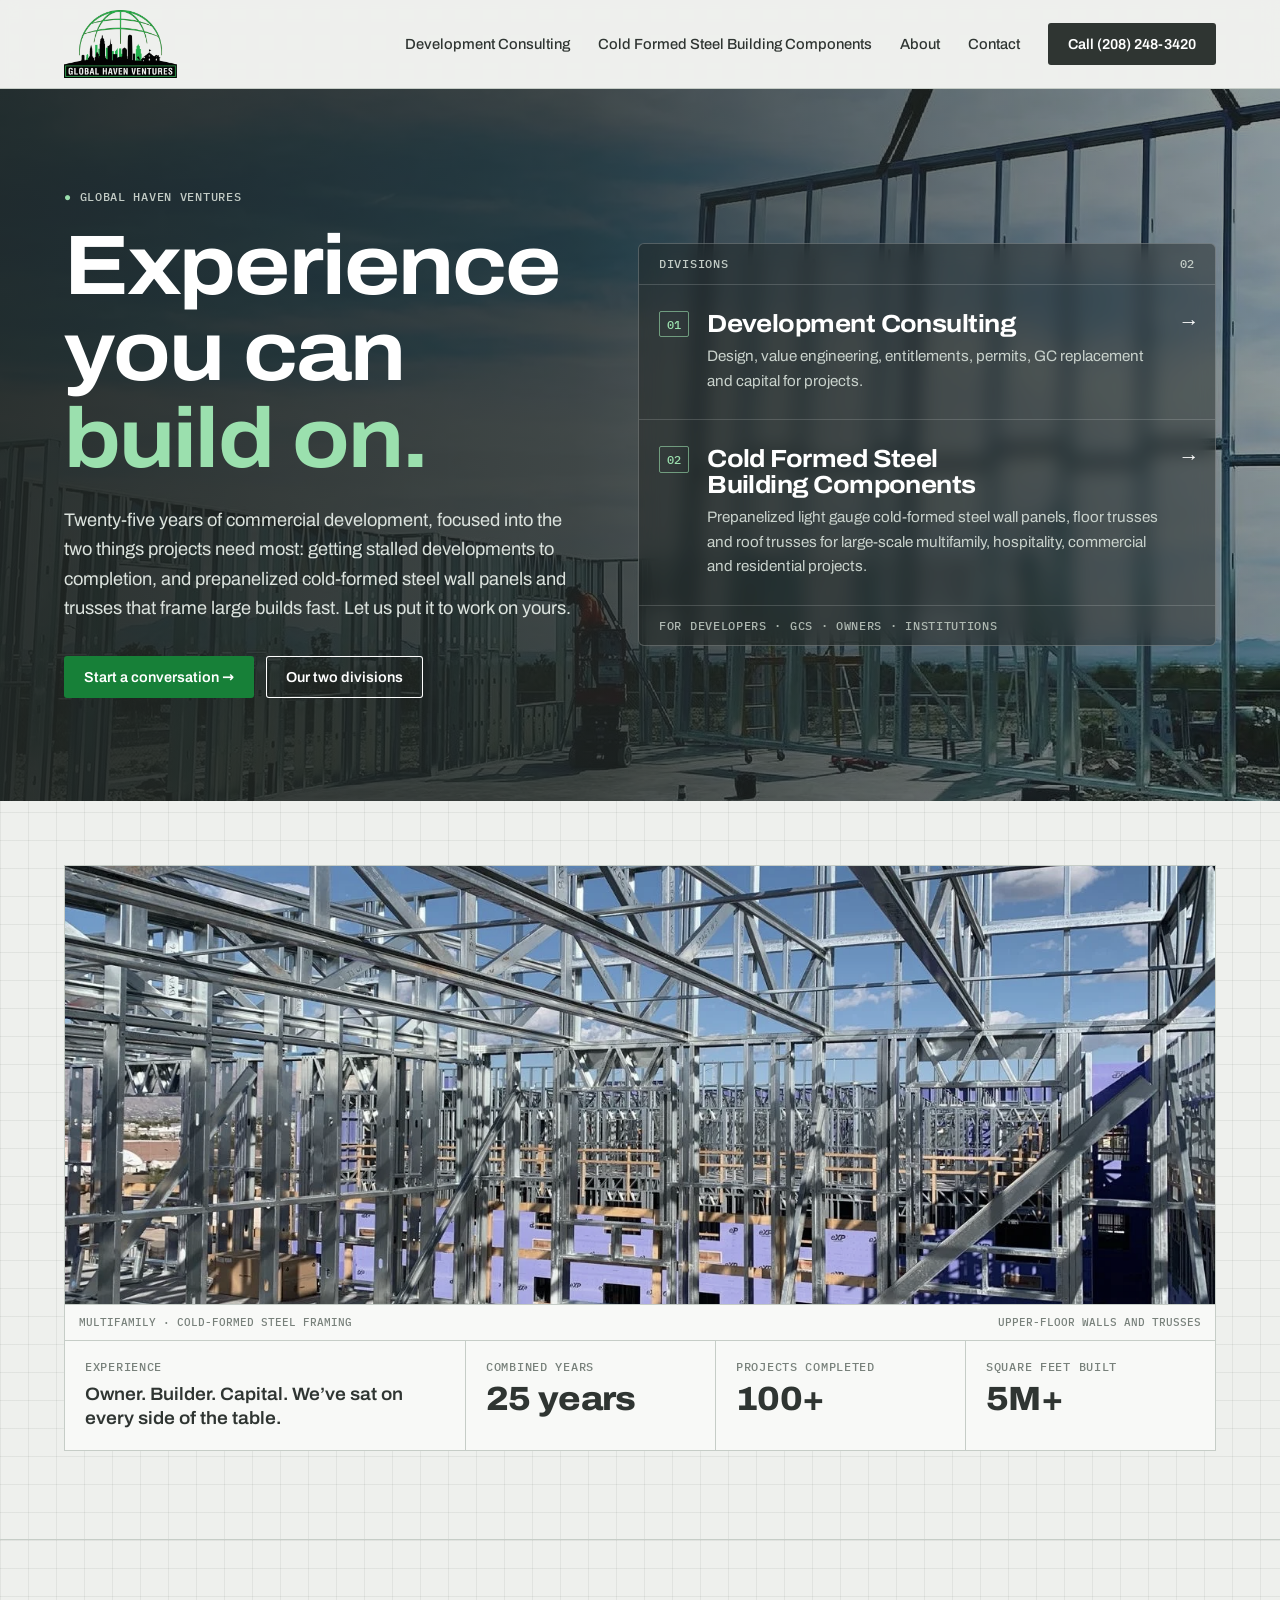
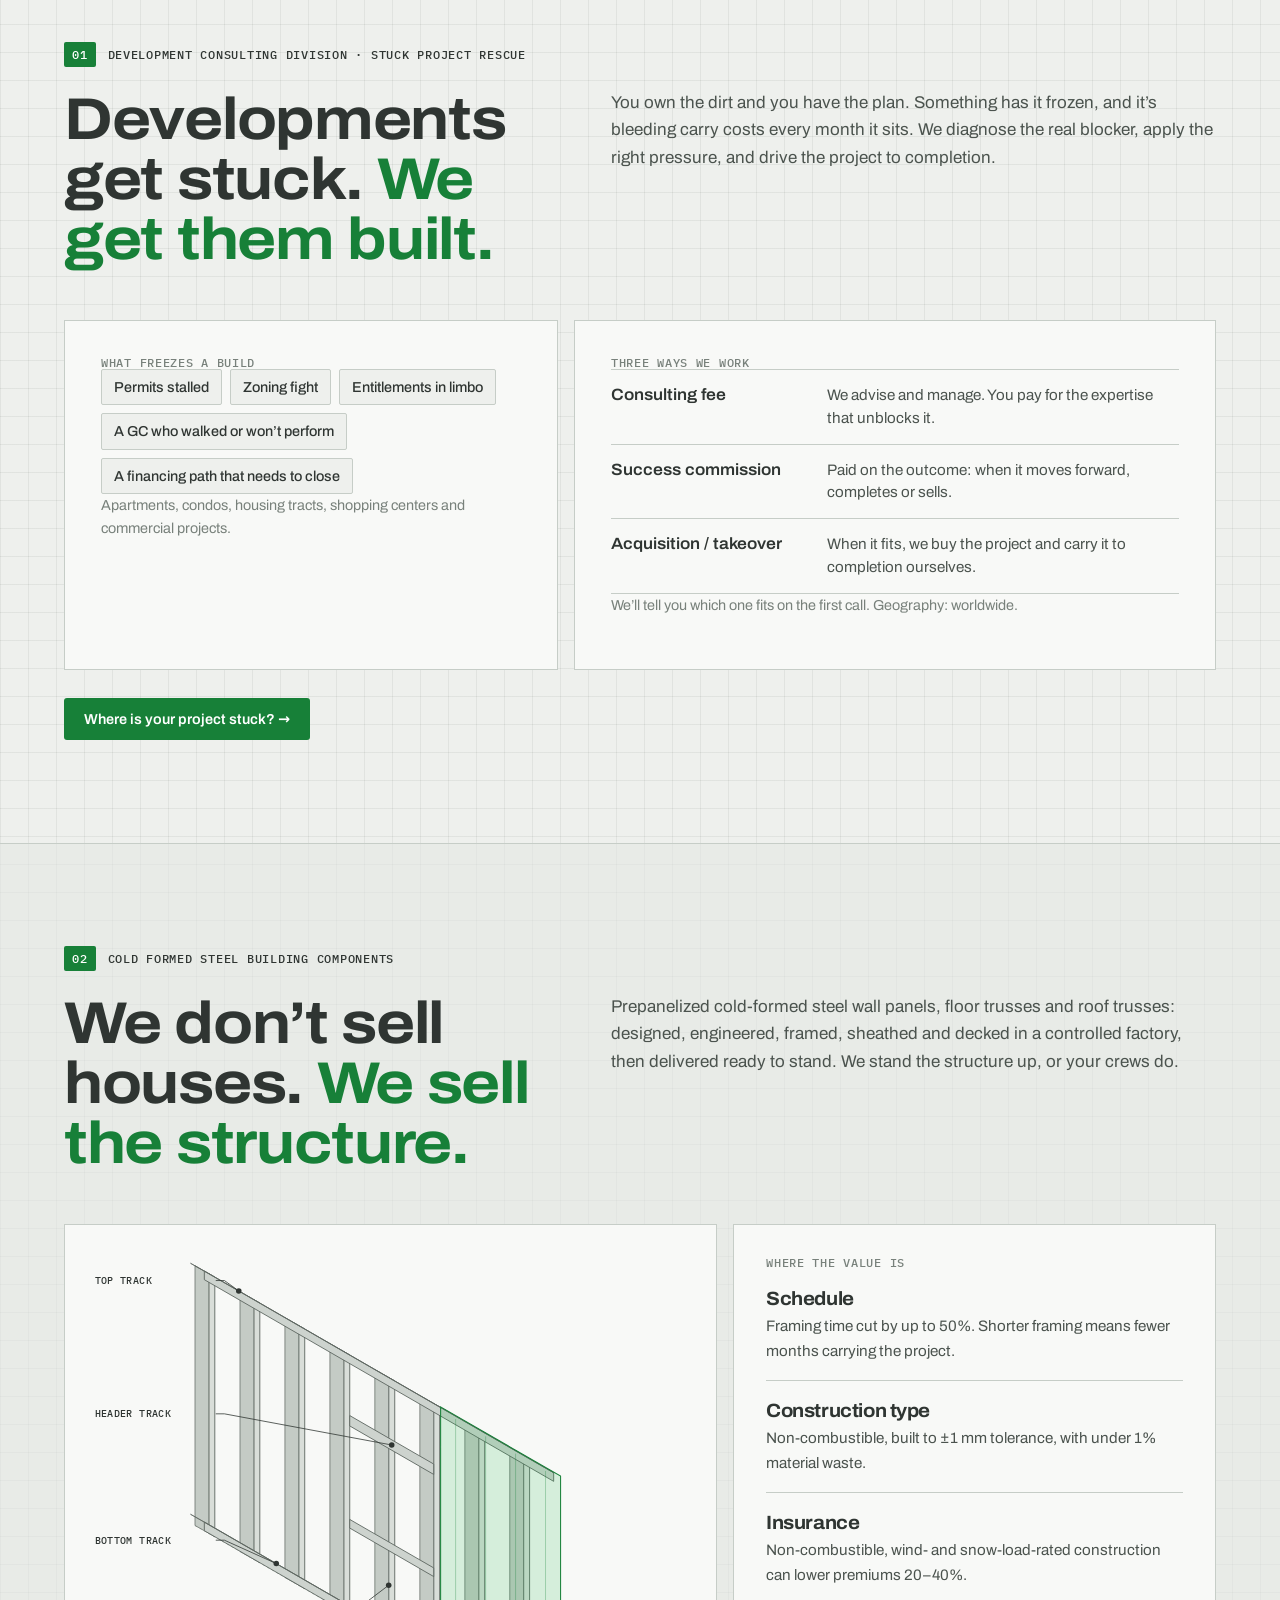
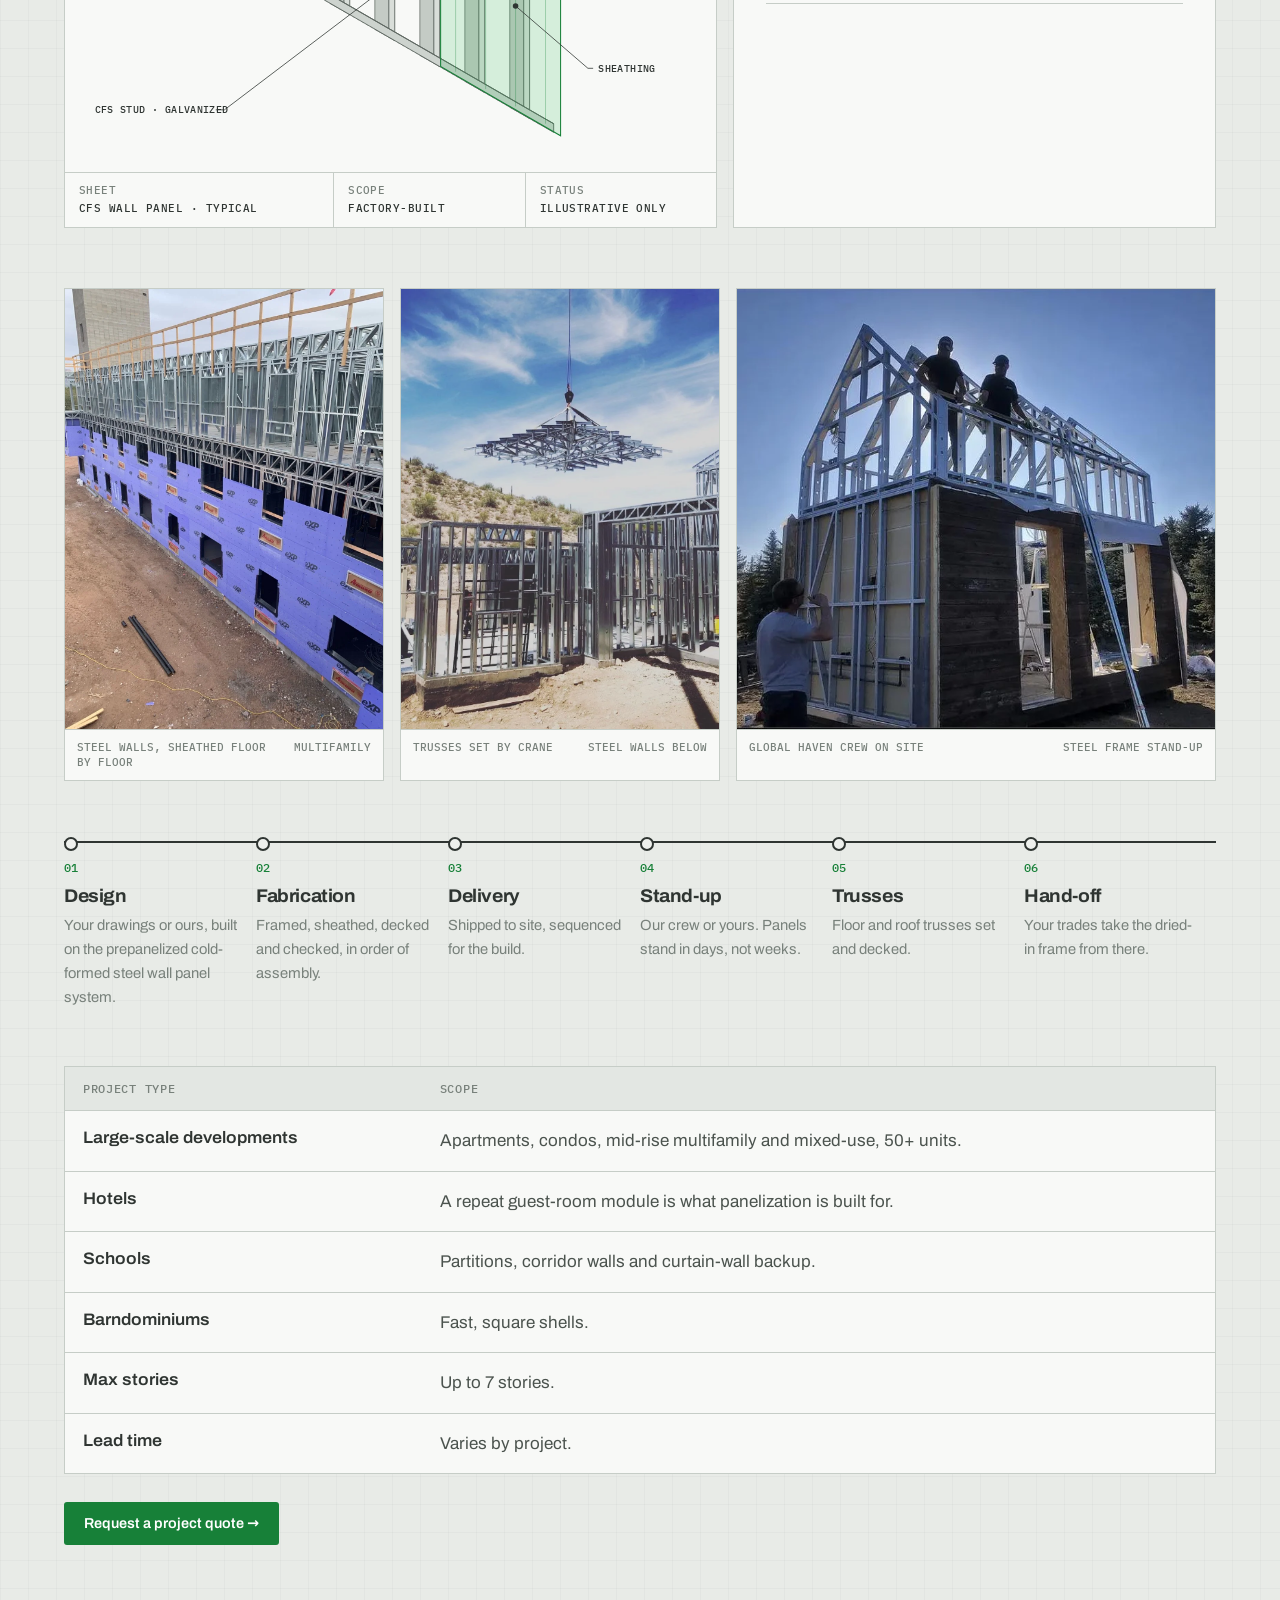
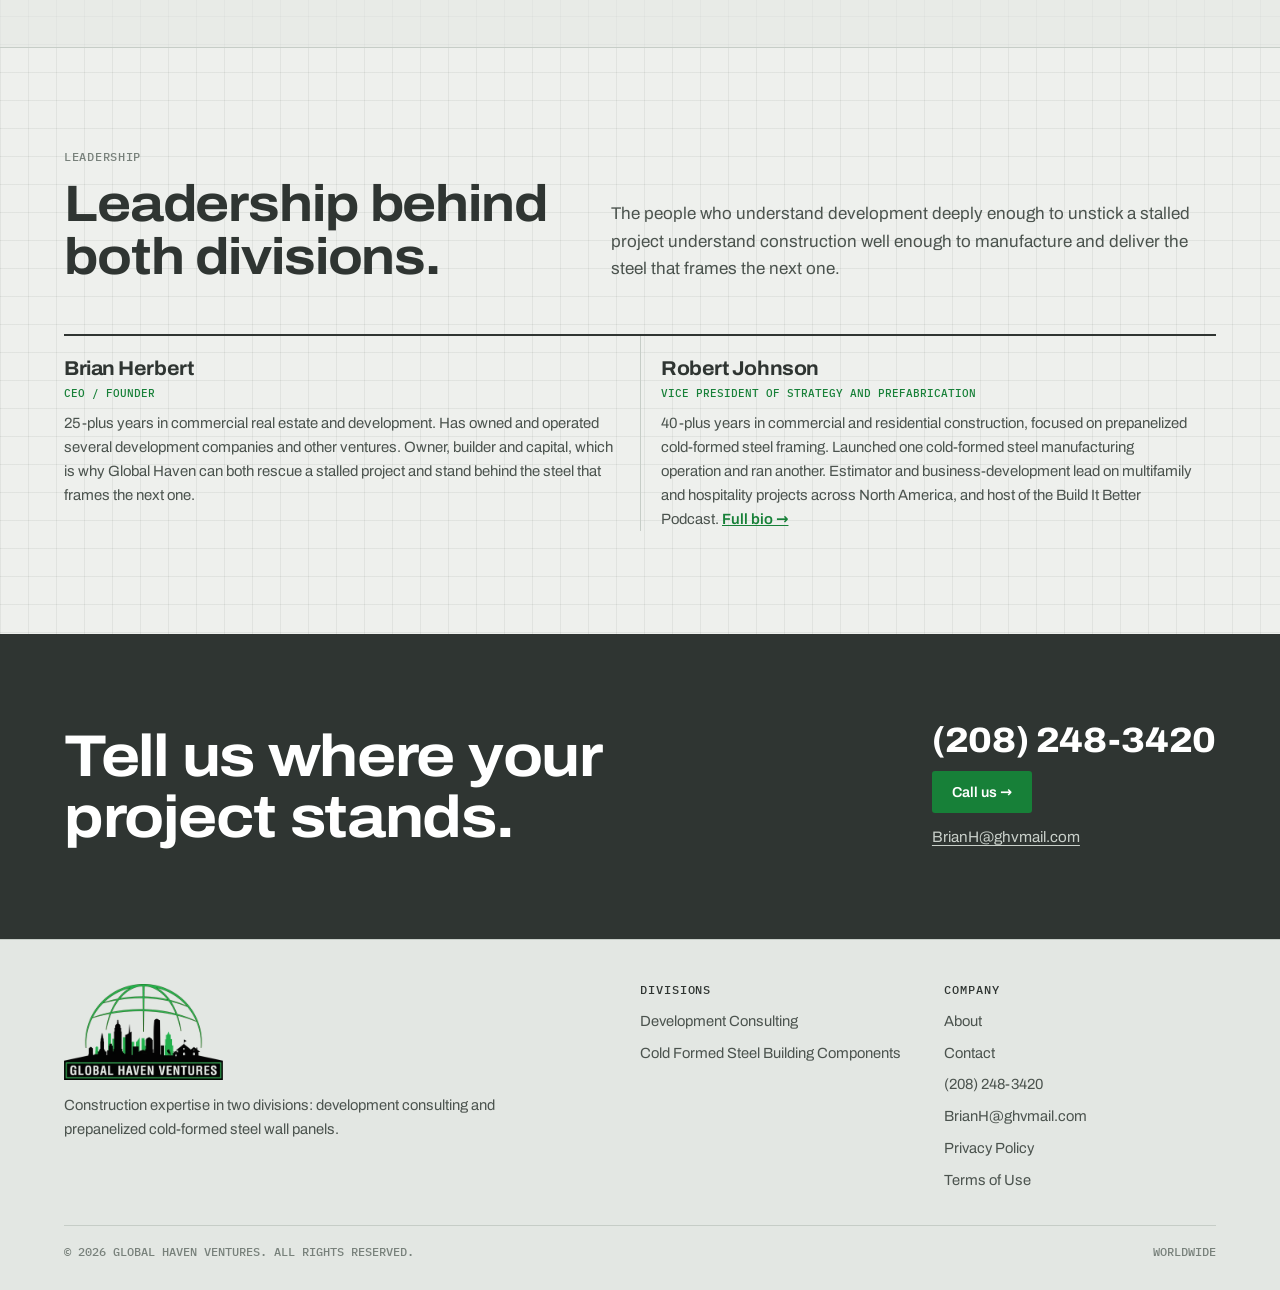
==== index.html @ 9d479d53 "Deploy globalhavenventures.com — 2026-10-20T17:52Z" ====
<!DOCTYPE html>
<html lang="en">
<head>
<meta charset="utf-8" />
<meta name="viewport" content="width=device-width, initial-scale=1" />
<title>Global Haven Ventures | Development Consulting & Prepanelized Cold-Formed Steel Wall Panels</title>
<meta name="description" content="Twenty-five years of commercial development: we get stalled developments to completion and supply prepanelized cold-formed steel wall panels that frame large builds fast." />
<link rel="canonical" href="https://globalhavenventures.com/" />
<meta property="og:type" content="website" />
<meta property="og:site_name" content="Global Haven Ventures" />
<meta property="og:title" content="Global Haven Ventures | Development Consulting &amp; Prepanelized Cold-Formed Steel Wall Panels" />
<meta property="og:description" content="Twenty-five years of commercial development: we get stalled developments to completion and supply prepanelized cold-formed steel wall panels that frame large builds fast." />
<meta property="og:url" content="https://globalhavenventures.com/" />
<meta property="og:image" content="https://globalhavenventures.com/assets/panel-crane-set.webp" />
<meta name="twitter:card" content="summary_large_image" />
<meta name="theme-color" content="#2F3532" />
<link rel="icon" type="image/png" sizes="32x32" href="/assets/favicon-32.png" />
<link rel="apple-touch-icon" href="/assets/apple-touch-icon.png" />
<link rel="stylesheet" href="/ghv.css" />
<link rel="preload" href="/assets/archivo-latin-wdth-normal.woff2" as="font" type="font/woff2" crossorigin />
<link rel="preload" href="/assets/panel-crane-set.webp" as="image" />
</head>
<body>
<header><div class="wrap">
  <a class="mark" href="/" aria-label="Global Haven Ventures home"><img src="/assets/ghv-logo.webp" alt="Global Haven Ventures" width="398" height="240"></a>
  <nav aria-label="Main"><a href="/consulting">Development Consulting</a><a href="/steel">Cold Formed Steel Building Components</a><a href="/about">About</a><a href="/contact">Contact</a><a class="btn" href="tel:+12082483420">Call (208) 248-3420</a>
    <details class="menu"><summary aria-label="Menu">Menu</summary><div class="menu-panel"><a href="/consulting">Development Consulting</a><a href="/steel">Cold Formed Steel Building Components</a><a href="/about">About</a><a href="/contact">Contact</a><a href="tel:+12082483420">Call (208) 248-3420</a></div></details>
  </nav>
</div></header>
<main>
<section class="hero photo-hero"><img class="hero-bg" src="/assets/panel-crane-set.webp" alt="Steel wall panel being set by crane while a worker frames on a lift" width="1280" height="1280"><div class="wrap">
  <div class="grid">
    <div>
      <div class="tag"><b>●</b> Global Haven Ventures</div>
      <h1>Experience you can <span>build on.</span></h1>
      <p>Twenty-five years of commercial development, focused into the two things projects need most: getting stalled developments to completion, and prepanelized cold-formed steel wall panels and trusses that frame large builds fast. Let us put it to work on yours.</p>
      <div class="ctas"><a class="btn green" href="/contact">Start a conversation →</a><a class="btn ghost light" href="#divisions">Our two divisions</a></div>
    </div>
    <div class="index" id="divisions">
      <div class="index-head"><span>Divisions</span><span>02</span></div>
      <a href="/consulting">
        <span class="no">01</span>
        <span><h3>Development Consulting</h3><p>Design, value engineering, entitlements, permits, GC replacement and capital for projects.</p></span>
        <span class="arr">→</span>
      </a>
      <a href="/steel">
        <span class="no">02</span>
        <span><h3>Cold Formed Steel Building Components</h3><p>Prepanelized light gauge cold-formed steel wall panels, floor trusses and roof trusses for large-scale multifamily, hospitality, commercial and residential projects.</p></span>
        <span class="arr">→</span>
      </a>
      <div class="index-foot">For developers · GCs · owners · institutions</div>
    </div>
  </div>
</div></section>

<section class="band"><div class="wrap">
  <figure class="wide"><img src="/assets/mf-steel-framing.webp" alt="Multifamily building framed in cold-formed steel, upper floor walls and trusses against blue sky" width="1478" height="1108"><figcaption><span>Multifamily · cold-formed steel framing</span><span>Upper-floor walls and trusses</span></figcaption></figure>
  <div class="cred">
    <div><span class="tag">Experience</span><p>Owner. Builder. Capital. We’ve sat on every side of the table.</p></div>
    <div><span class="tag">Combined years</span><span class="stat">25 years</span></div>
    <div><span class="tag">Projects completed</span><span class="stat">100+</span></div>
    <div><span class="tag">Square feet built</span><span class="stat">5M+</span></div>
  </div>
</div></section>

<section class="sec division" id="consulting"><div class="wrap">
  <div class="div-label"><span class="no">01</span><span>Development Consulting division · Stuck project rescue</span></div>
  <div class="head">
    <h2>Developments get stuck. <span>We get them built.</span></h2>
    <p>You own the dirt and you have the plan. Something has it frozen, and it’s bleeding carry costs every month it sits. We diagnose the real blocker, apply the right pressure, and drive the project to completion.</p>
  </div>
  <div class="cons-grid">
    <div class="panel">
      <div class="tag">What freezes a build</div>
      <ul class="blockers">
        <li>Permits stalled</li><li>Zoning fight</li><li>Entitlements in limbo</li><li>A GC who walked or won’t perform</li><li>A financing path that needs to close</li>
      </ul>
      <p class="small">Apartments, condos, housing tracts, shopping centers and commercial projects.</p>
    </div>
    <div class="panel">
      <div class="tag">Three ways we work</div>
      <ul class="terms">
        <li><b>Consulting fee</b><span>We advise and manage. You pay for the expertise that unblocks it.</span></li>
        <li><b>Success commission</b><span>Paid on the outcome: when it moves forward, completes or sells.</span></li>
        <li><b>Acquisition / takeover</b><span>When it fits, we buy the project and carry it to completion ourselves.</span></li>
      </ul>
      <p class="small">We’ll tell you which one fits on the first call. Geography: worldwide.</p>
    </div>
  </div>
  <a class="btn green" href="/contact">Where is your project stuck? →</a>
</div></section>

<section class="sec division steel" id="steel"><div class="wrap">
  <div class="div-label"><span class="no">02</span><span>Cold Formed Steel Building Components</span></div>
  <div class="head">
    <h2>We don’t sell houses. <span>We sell the structure.</span></h2>
    <p>Prepanelized cold-formed steel wall panels, floor trusses and roof trusses: designed, engineered, framed, sheathed and decked in a controlled factory, then delivered ready to stand. We stand the structure up, or your crews do.</p>
  </div>
  <div class="steel-grid">
    <div class="drawing">
      <svg class="axo" viewBox="0 0 720 600" role="img" aria-label="Illustrative isometric drawing of a prepanelized cold-formed steel wall panel: top and bottom track, galvanized studs, header track and sheathing">
<line class="back" x1="134.0" y1="31.0" x2="532.4" y2="261.0"/>
<line class="back" x1="134.0" y1="331.0" x2="532.4" y2="561.0"/>
<polygon class="stud" points="150.0,40.0 156.9,44.0 156.9,344.0 150.0,340.0"/>
<polygon class="stud-side" points="150.0,40.0 134.0,31.0 134.0,331.0 150.0,340.0"/>
<polygon class="stud" points="202.0,70.0 208.9,74.0 208.9,374.0 202.0,370.0"/>
<polygon class="stud-side" points="202.0,70.0 186.0,61.0 186.0,361.0 202.0,370.0"/>
<polygon class="stud" points="253.9,100.0 260.8,104.0 260.8,404.0 253.9,400.0"/>
<polygon class="stud-side" points="253.9,100.0 237.9,91.0 237.9,391.0 253.9,400.0"/>
<polygon class="stud" points="305.9,130.0 312.8,134.0 312.8,434.0 305.9,430.0"/>
<polygon class="stud-side" points="305.9,130.0 289.9,121.0 289.9,421.0 305.9,430.0"/>
<polygon class="stud" points="357.8,160.0 364.8,164.0 364.8,464.0 357.8,460.0"/>
<polygon class="stud-side" points="357.8,160.0 341.8,151.0 341.8,451.0 357.8,460.0"/>
<polygon class="stud" points="409.8,190.0 416.7,194.0 416.7,494.0 409.8,490.0"/>
<polygon class="stud-side" points="409.8,190.0 393.8,181.0 393.8,481.0 409.8,490.0"/>
<polygon class="stud" points="461.8,220.0 468.7,224.0 468.7,524.0 461.8,520.0"/>
<polygon class="stud-side" points="461.8,220.0 445.8,211.0 445.8,511.0 461.8,520.0"/>
<polygon class="stud" points="513.7,250.0 520.6,254.0 520.6,554.0 513.7,550.0"/>
<polygon class="stud-side" points="513.7,250.0 497.7,241.0 497.7,541.0 513.7,550.0"/>
<polygon class="track" points="144.8,37.0 548.4,270.0 548.4,280.0 144.8,47.0"/>
<polygon class="track-top" points="144.8,37.0 128.8,28.0 532.4,261.0 548.4,270.0"/>
<polygon class="track" points="144.8,327.0 548.4,560.0 548.4,570.0 144.8,337.0"/>
<polygon class="track-top" points="144.8,327.0 128.8,318.0 532.4,551.0 548.4,560.0"/>
<polygon class="track" points="312.8,204.0 409.8,260.0 409.8,272.0 312.8,216.0"/>
<polygon class="track" points="312.8,324.0 409.8,380.0 409.8,390.0 312.8,334.0"/>
<polygon class="sheath" points="417.8,194.0 556.4,274.0 556.4,574.0 417.8,494.0"/>
<line class="sheath-line" x1="435.1" y1="208.0" x2="435.1" y2="500.0"/>
<line class="sheath-line" x1="469.8" y1="228.0" x2="469.8" y2="520.0"/>
<line class="sheath-line" x1="504.4" y1="248.0" x2="504.4" y2="540.0"/>
<line class="sheath-line" x1="539.0" y1="268.0" x2="539.0" y2="560.0"/>
<polyline class="lead" points="184.6,60.0 168,48 158,48"/>
<circle class="dot" cx="184.6" cy="60.0" r="3.2"/>
<text class="lbl" x="18" y="52">TOP TRACK</text>
<polyline class="lead" points="361.3,238.0 168,202 158,202"/>
<circle class="dot" cx="361.3" cy="238.0" r="3.2"/>
<text class="lbl" x="18" y="206">HEADER TRACK</text>
<polyline class="lead" points="227.9,375.0 168,348 158,348"/>
<circle class="dot" cx="227.9" cy="375.0" r="3.2"/>
<text class="lbl" x="18" y="352">BOTTOM TRACK</text>
<polyline class="lead" points="357.8,400.0 168,544 158,544"/>
<circle class="dot" cx="357.8" cy="400.0" r="3.2"/>
<text class="lbl" x="18" y="548">CFS STUD · GALVANIZED</text>
<polyline class="lead" points="504.4,424.0 588,496 594,496"/>
<circle class="dot" cx="504.4" cy="424.0" r="3.2"/>
<text class="lbl" x="600" y="500">SHEATHING</text>
</svg>
      <div class="titleblock">
        <div>Sheet<b>CFS wall panel · typical</b></div>
        <div>Scope<b>Factory-built</b></div>
        <div>Status<b>Illustrative only</b></div>
      </div>
    </div>
    <div class="payoff">
      <div class="tag">Where the value is</div>
      <div class="pay"><h3>Schedule</h3><p>Framing time cut by up to 50%. Shorter framing means fewer months carrying the project.</p></div>
      <div class="pay"><h3>Construction type</h3><p>Non-combustible, built to ±1 mm tolerance, with under 1% material waste.</p></div>
      <div class="pay"><h3>Insurance</h3><p>Non-combustible, wind- and snow-load-rated construction can lower premiums 20–40%.</p></div>
    </div>
  </div>

  <div class="photos">
    <figure><img src="/assets/mf-sheathing.webp" alt="Three-storey steel-framed building with exterior sheathing going on floor by floor" width="1108" height="1478" loading="lazy"><figcaption><span>Steel walls, sheathed floor by floor</span><span>Multifamily</span></figcaption></figure>
    <figure><img src="/assets/truss-lift.webp" alt="Steel roof trusses lifted by crane over steel-framed walls" width="1280" height="1280" loading="lazy"><figcaption><span>Trusses set by crane</span><span>Steel walls below</span></figcaption></figure>
    <figure><img src="/assets/g1-crew.webp" alt="Global Haven crew standing up a steel frame on site" width="860" height="642" loading="lazy"><figcaption><span>Global Haven crew on site</span><span>Steel frame stand-up</span></figcaption></figure>
  </div>

  <ol class="process">
    <li><h3>Design</h3><p>Your drawings or ours, built on the prepanelized cold-formed steel wall panel system.</p></li>
    <li><h3>Fabrication</h3><p>Framed, sheathed, decked and checked, in order of assembly.</p></li>
    <li><h3>Delivery</h3><p>Shipped to site, sequenced for the build.</p></li>
    <li><h3>Stand-up</h3><p>Our crew or yours. Panels stand in days, not weeks.</p></li>
    <li><h3>Trusses</h3><p>Floor and roof trusses set and decked.</p></li>
    <li><h3>Hand-off</h3><p>Your trades take the dried-in frame from there.</p></li>
  </ol>

  <div class="table-wrap"><table>
    <thead><tr><th>Project type</th><th>Scope</th></tr></thead>
    <tbody>
      <tr><td>Large-scale developments</td><td>Apartments, condos, mid-rise multifamily and mixed-use, 50+ units.</td></tr>
      <tr><td>Hotels</td><td>A repeat guest-room module is what panelization is built for.</td></tr>
      <tr><td>Schools</td><td>Partitions, corridor walls and curtain-wall backup.</td></tr>
      <tr><td>Barndominiums</td><td>Fast, square shells.</td></tr>
      <tr><td>Max stories</td><td>Up to 7 stories.</td></tr>
      <tr><td>Lead time</td><td>Varies by project.</td></tr>
    </tbody>
  </table></div>
  <a class="btn green" href="/contact">Request a project quote →</a>
</div></section>

<section class="sec" id="team"><div class="wrap">
  <div class="head">
    <div><div class="tag">Leadership</div><h2 style="margin-top:16px">Leadership behind both divisions.</h2></div>
    <p>The people who understand development deeply enough to unstick a stalled project understand construction well enough to manufacture and deliver the steel that frames the next one.</p>
  </div>
  <div class="people duo">
    <div><h3>Brian Herbert</h3><span class="role">CEO / Founder</span><p>25-plus years in commercial real estate and development. Has owned and operated several development companies and other ventures. Owner, builder and capital, which is why Global Haven can both rescue a stalled project and stand behind the steel that frames the next one.</p></div>
    <div><h3>Robert Johnson</h3><span class="role">Vice President of Strategy and Prefabrication</span><p>40-plus years in commercial and residential construction, focused on prepanelized cold-formed steel framing. Launched one cold-formed steel manufacturing operation and ran another. Estimator and business-development lead on multifamily and hospitality projects across North America, and host of the Build It Better Podcast. <a class="more" href="/robert-johnson">Full bio →</a></p></div>
  </div>
</div></section>

<section class="close" id="call"><div class="wrap">
  <h2>Tell us where your project stands.</h2>
  <div class="side"><a class="phone" href="tel:+12082483420">(208) 248-3420</a><a class="btn green" href="tel:+12082483420">Call us →</a><a class="close-email" href="mailto:BrianH@ghvmail.com">BrianH@ghvmail.com</a></div>
</div></section>
</main>
<footer><div class="wrap">
  <div class="grid">
    <div><img class="foot-logo" src="/assets/ghv-logo.webp" alt="Global Haven Ventures" width="398" height="240" loading="lazy"><p style="margin:14px 0 0;max-width:30em">Construction expertise in two divisions: development consulting and prepanelized cold-formed steel wall panels.</p></div>
    <div><h4>Divisions</h4><a href="/consulting">Development Consulting</a><a href="/steel">Cold Formed Steel Building Components</a></div>
    <div><h4>Company</h4><a href="/about">About</a><a href="/contact">Contact</a><a href="tel:+12082483420">(208) 248-3420</a><a href="mailto:BrianH@ghvmail.com">BrianH@ghvmail.com</a><a href="/privacy-policy.html">Privacy Policy</a><a href="/terms.html">Terms of Use</a></div>
  </div>
  <div class="legal"><span>© 2026 Global Haven Ventures. All rights reserved.</span><span>Worldwide</span></div>
</div></footer>
</body>
</html>
---- ghv.css ----
/* Global Haven Ventures — fix13.com staging. Self-hosted fonts (no third-party requests). */
@font-face{font-family:"Archivo";font-style:normal;font-weight:100 900;font-stretch:62% 125%;font-display:swap;src:url(/assets/archivo-latin-wdth-normal.woff2) format("woff2-variations"),url(/assets/archivo-latin-wdth-normal.woff2) format("woff2")}
@font-face{font-family:"IBM Plex Mono";font-weight:400;font-display:swap;src:url(/assets/ibm-plex-mono-latin-400-normal.woff2) format("woff2")}
@font-face{font-family:"IBM Plex Mono";font-weight:500;font-display:swap;src:url(/assets/ibm-plex-mono-latin-500-normal.woff2) format("woff2")}
:root{
  --sheet:#EEF0ED; --sheet-2:#E3E7E3; --card:#F8F9F7; --grid:rgba(53,59,55,.07);
  --line:#C6CDC7; --ink:#2F3532; --text:#4B534E; --soft:#78817B;
  --green:#23B14D; --green-ink:#178038; --green-wash:#DDEFE2;
  --tbd:#8A5A0B; --tbd-bg:#FFF6E3; --tbd-line:#D9A441;
  --display:"Archivo",system-ui,-apple-system,"Segoe UI",sans-serif;
  --mono:"IBM Plex Mono",ui-monospace,"SFMono-Regular",Menlo,monospace;
  color-scheme:light;
}
*{box-sizing:border-box}
body{margin:0;background:var(--sheet);color:var(--text);font:400 17px/1.62 var(--display);font-stretch:100%;-webkit-font-smoothing:antialiased;
  background-image:linear-gradient(var(--grid) 1px,transparent 1px),linear-gradient(90deg,var(--grid) 1px,transparent 1px);background-size:28px 28px}
img{max-width:100%;height:auto;display:block}
a{color:inherit}
.wrap{max-width:1240px;margin:0 auto;padding-inline:clamp(16px,4vw,44px)}
h1,h2,h3{font-family:var(--display);font-stretch:112%;color:var(--ink);font-weight:700;margin:0;letter-spacing:-.022em;line-height:1.02;text-wrap:balance}
.tag{font:500 .74rem/1 var(--mono);letter-spacing:.06em;text-transform:uppercase;color:var(--soft)}
.tag b{color:var(--green-ink);font-weight:500}

header{position:sticky;top:env(safe-area-inset-top,0px);z-index:10;background:rgba(238,240,237,.94);backdrop-filter:blur(8px);border-bottom:1px solid var(--line)}
header .wrap{display:flex;align-items:center;justify-content:space-between;height:72px;gap:20px}
.mark{display:flex;align-items:center;gap:12px;text-decoration:none}
.mark svg{width:32px;height:32px}
.mark b{font:700 1.08rem/1 var(--display);font-stretch:118%;color:var(--ink);letter-spacing:-.01em}
.mark b small{display:block;font:500 .62rem/1 var(--mono);letter-spacing:.2em;color:var(--green-ink);margin-top:5px;text-transform:uppercase}
nav{display:flex;align-items:center;gap:28px}
nav a{font:500 .92rem/1 var(--display);color:var(--ink);text-decoration:none}
nav a:hover{color:var(--green-ink)}
.btn{display:inline-flex;align-items:center;gap:10px;font:600 .9rem/1 var(--display);text-decoration:none;padding:14px 20px;border-radius:3px;background:var(--ink);color:#fff;transition:background .15s}
.btn:hover{background:var(--green-ink)}
.btn.green{background:var(--green-ink)}
.btn.green:hover{background:#106B2D}

/* hero */
.hero{padding-block:clamp(48px,6vw,80px) clamp(40px,5vw,64px)}
.hero .grid{display:grid;grid-template-columns:.95fr 1.05fr;gap:clamp(24px,4vw,56px);align-items:center}
.hero h1{font-size:clamp(2.7rem,5.8vw,5rem);margin:20px 0 0}
.hero h1 span{color:var(--green-ink)}
.hero p{font-size:1.14rem;max-width:32em;margin:24px 0 32px}
.hero .ctas{display:flex;gap:12px;flex-wrap:wrap}
.drawing{background:var(--card);border:1px solid var(--line);position:relative}
.axo{width:100%;height:auto;display:block;padding:14px}
.axo .back{stroke:#AEB6AF;stroke-width:1;stroke-dasharray:3 3}
.axo .stud{fill:#D9DED9;stroke:#59625C;stroke-width:1}
.axo .stud-side{fill:#C4CBC5;stroke:#59625C;stroke-width:.8}
.axo .track{fill:#CDD3CE;stroke:#59625C;stroke-width:1}
.axo .track-top{fill:#E6EAE6;stroke:#59625C;stroke-width:.8}
.axo .insul{fill:#F3E7C8;stroke:none}
.axo .hatch{stroke:#D4BE85;stroke-width:1}
.axo .conduit{stroke:#23B14D;stroke-width:3;stroke-linecap:round}
.axo .pipe{stroke:#3F7FB3;stroke-width:3;stroke-linecap:round}
.axo .sheath{fill:rgba(35,177,77,.16);stroke:#178038;stroke-width:1.2}
.axo .sheath-line{stroke:rgba(23,128,56,.35);stroke-width:1}
.axo .lead{fill:none;stroke:#2F3532;stroke-width:.9}
.axo .dot{fill:#2F3532}
.axo .lbl{font:500 11px var(--mono);fill:#2F3532;letter-spacing:.04em}
.titleblock{display:grid;grid-template-columns:1.4fr 1fr 1fr;border-top:1px solid var(--line)}
.titleblock div{padding:10px 14px;font:500 .7rem/1.35 var(--mono);color:var(--soft);text-transform:uppercase;letter-spacing:.04em}
.titleblock div+div{border-left:1px solid var(--line)}
.titleblock b{display:block;color:var(--ink);font-weight:500;margin-top:3px}

/* fork */
.fork{display:grid;grid-template-columns:1fr 1fr;gap:16px;margin-top:clamp(40px,5vw,64px)}
.fork a{display:grid;grid-template-columns:auto 1fr auto;gap:18px;align-items:start;background:var(--card);border:1px solid var(--line);padding:24px 24px;text-decoration:none;transition:border-color .15s,transform .15s}
.fork a:hover{border-color:var(--green);transform:translateY(-2px)}
.fork .no{font:500 .78rem/1 var(--mono);color:var(--green-ink);border:1px solid var(--green);padding:6px 7px;border-radius:2px}
.fork h3{font-size:1.5rem;font-stretch:108%}
.fork p{margin:8px 0 0;font-size:.96rem;color:var(--soft)}
.fork .arr{font:500 1.3rem/1 var(--mono);color:var(--ink)}

/* section heads */
.sec{padding-block:clamp(64px,8vw,104px);border-top:1px solid var(--line)}
.sec .head{display:grid;grid-template-columns:.9fr 1.1fr;gap:clamp(24px,4vw,64px);align-items:end;margin-bottom:clamp(32px,4vw,52px)}
.sec h2{font-size:clamp(2.1rem,4vw,3.3rem);margin-top:16px}
.sec .head p{margin:0;max-width:36em}

/* process */
.process{display:grid;grid-template-columns:repeat(6,1fr);border-top:2px solid var(--ink);counter-reset:s}
.process li{list-style:none;padding:18px 16px 0 0;position:relative}
.process li:before{counter-increment:s;content:"0" counter(s);display:block;font:500 .78rem/1 var(--mono);color:var(--green-ink);margin-bottom:14px}
.process li:after{content:"";position:absolute;top:-6px;left:0;width:10px;height:10px;background:var(--sheet);border:2px solid var(--ink);border-radius:50%}
.process h3{font-size:1.15rem;font-stretch:105%;margin-bottom:8px}
.process p{font-size:.92rem;margin:0;color:var(--soft)}
ol.process{padding:0;margin:0}

/* spec table */
.table-wrap{overflow-x:auto;background:var(--card);border:1px solid var(--line)}
table{width:100%;border-collapse:collapse;min-width:640px}
th,td{text-align:left;padding:16px 18px;border-bottom:1px solid var(--line);vertical-align:top}
th{font:500 .72rem/1 var(--mono);letter-spacing:.06em;text-transform:uppercase;color:var(--soft);background:var(--sheet-2)}
td:first-child{font:600 1.04rem/1.3 var(--display);color:var(--ink);font-stretch:106%;white-space:nowrap}
tr:last-child td{border-bottom:0}
.fit{display:inline-block;font:500 .72rem/1 var(--mono);text-transform:uppercase;letter-spacing:.04em;padding:6px 8px;border-radius:2px;background:var(--green-wash);color:var(--green-ink);white-space:nowrap}
.fit.gray{background:var(--sheet-2);color:var(--soft)}

/* split */
.split{display:grid;grid-template-columns:1fr 1fr;gap:16px;align-items:start}
.panel{background:var(--card);border:1px solid var(--line);padding:clamp(24px,3vw,36px)}
.panel h3{font-size:1.6rem;margin:14px 0 12px}
.panel p{margin:0 0 16px}
.panel ul{list-style:none;padding:0;margin:0;border-top:1px solid var(--line)}
.panel li{display:flex;justify-content:space-between;gap:16px;padding:11px 0;border-bottom:1px solid var(--line);font-size:.95rem;color:var(--ink)}
.panel li span{font:500 .78rem/1.5 var(--mono);color:var(--soft);text-align:right}
.photo{margin:0;border:1px solid var(--line);background:var(--card)}
.photo img{width:100%;aspect-ratio:16/10;object-fit:cover;filter:saturate(.7)}
.photo figcaption{font:500 .7rem/1.4 var(--mono);color:var(--soft);text-transform:uppercase;padding:10px 14px;border-top:1px solid var(--line)}

.close{background:var(--ink);color:#C9D0CA;padding-block:clamp(56px,7vw,96px)}
.close .wrap{display:flex;justify-content:space-between;align-items:center;gap:28px;flex-wrap:wrap}
.close h2{color:#fff;font-size:clamp(2.2rem,4.6vw,3.8rem);max-width:12em}
.close .side{display:grid;gap:12px;justify-items:start}
footer{background:var(--sheet-2);padding-block:44px 30px;font-size:.92rem;border-top:1px solid var(--line)}
footer .grid{display:grid;grid-template-columns:2fr 1fr 1fr;gap:32px;padding-bottom:24px;border-bottom:1px solid var(--line)}
footer h4{font:500 .72rem/1 var(--mono);letter-spacing:.08em;text-transform:uppercase;color:var(--ink);margin:0 0 14px}
footer a{display:block;text-decoration:none;margin-bottom:8px}
footer a:hover{color:var(--green-ink)}
footer .legal{display:flex;justify-content:space-between;gap:16px;flex-wrap:wrap;padding-top:18px;font:500 .74rem/1.4 var(--mono);color:var(--soft);text-transform:uppercase}
a:focus-visible{outline:2px solid var(--green);outline-offset:3px}

@media (max-width:960px){
  nav a:not(.btn){display:none}
  .hero .grid,.sec .head,.split{grid-template-columns:1fr}
  .process{grid-template-columns:1fr 1fr 1fr;row-gap:28px}
  footer .grid{grid-template-columns:1fr 1fr}
}
@media (max-width:600px){
  .fork{grid-template-columns:1fr}
  .process{grid-template-columns:1fr 1fr}
  .titleblock{grid-template-columns:1fr}
  .titleblock div+div{border-left:0;border-top:1px solid var(--line)}
  footer .grid{grid-template-columns:1fr}
  nav .btn{padding:11px 14px;font-size:.82rem}
}
@media (prefers-reduced-motion:reduce){*{transition:none!important}}
/* v2 additions: brand-level hero with a division index; each division owns its own pitch. */
.btn.ghost{background:transparent;color:var(--ink);box-shadow:inset 0 0 0 1px var(--ink)}
.btn.ghost:hover{background:var(--ink);color:#fff}
.hero h1{max-width:13.5em}
.index{background:var(--card);border:1px solid var(--line)}
.index-head,.index-foot{display:flex;justify-content:space-between;font:500 .72rem/1 var(--mono);text-transform:uppercase;letter-spacing:.06em;color:var(--soft);padding:14px 20px;background:var(--sheet-2)}
.index-head{border-bottom:1px solid var(--line)}
.index-foot{border-top:1px solid var(--line);background:transparent}
.index a{display:grid;grid-template-columns:auto 1fr auto;gap:18px;align-items:start;padding:26px 20px;text-decoration:none;transition:background .15s}
.index a+a{border-top:1px solid var(--line)}
.index a:hover{background:var(--green-wash)}
.index .no{font:500 .78rem/1 var(--mono);color:var(--green-ink);border:1px solid var(--green);padding:6px 7px;border-radius:2px}
.index h3{font-size:1.55rem;font-stretch:110%}
.index p{margin:8px 0 0;font-size:.95rem;color:var(--soft)}
.index .arr{font:500 1.3rem/1 var(--mono);color:var(--ink)}
.band{padding-block:0 clamp(56px,7vw,88px)}
.wide{margin:0;border:1px solid var(--line);background:var(--card)}
.wide img{width:100%;aspect-ratio:21/8;object-fit:cover;object-position:50% 55%;filter:saturate(.7)}
.wide figcaption{display:flex;justify-content:space-between;gap:12px;font:500 .7rem/1.4 var(--mono);color:var(--soft);text-transform:uppercase;padding:10px 14px;border-top:1px solid var(--line)}
.cred{display:grid;grid-template-columns:1.6fr 1fr 1fr 1fr;border:1px solid var(--line);border-top:0;background:var(--card)}
.cred div{padding:20px;display:grid;gap:10px;align-content:start;justify-items:start}
.cred div+div{border-left:1px solid var(--line)}
.close .phone{font:800 clamp(1.6rem,3vw,2.2rem)/1 var(--display);font-stretch:108%;color:#fff;text-decoration:none;letter-spacing:-.01em}
.cred .stat{font:800 2.1rem/1 var(--display);font-stretch:108%;color:var(--ink);letter-spacing:-.02em}
.cred p{margin:0;font:600 1.12rem/1.3 var(--display);font-stretch:106%;color:var(--ink)}
.division .div-label{display:flex;align-items:center;gap:12px;font:500 .78rem/1 var(--mono);text-transform:uppercase;letter-spacing:.06em;color:var(--ink);margin-bottom:22px}
.division .div-label .no{color:#fff;background:var(--green-ink);padding:6px 8px;border-radius:2px}
.division .head{align-items:start}
.division h2{margin-top:0;font-size:clamp(2.3rem,4.6vw,3.8rem)}
.division h2 span,.sec h2 span{color:var(--green-ink)}
.cons-grid{display:grid;grid-template-columns:1fr 1.3fr;gap:16px;margin-bottom:28px}
.blockers{list-style:none;padding:0;margin:16px 0;display:flex;flex-wrap:wrap;gap:8px}
.blockers li{font:500 .9rem/1 var(--display);color:var(--ink);background:var(--sheet);border:1px solid var(--line);padding:10px 12px;border-radius:2px}
.terms{list-style:none;padding:0;margin:14px 0 16px;border-top:1px solid var(--line)}
.terms li{display:grid;grid-template-columns:200px 1fr;gap:16px;padding:14px 0;border-bottom:1px solid var(--line)}
.terms b{font:600 1.02rem/1.35 var(--display);color:var(--ink);font-stretch:106%}
.terms span{font-size:.95rem}
.small{font-size:.9rem;color:var(--soft);margin:0}
.division.steel{background:rgba(227,231,227,.55)}
.steel-grid{display:grid;grid-template-columns:1.15fr .85fr;gap:16px;margin-bottom:clamp(40px,5vw,60px);align-items:stretch}
.payoff{background:var(--card);border:1px solid var(--line);padding:clamp(22px,3vw,32px);display:flex;flex-direction:column;gap:4px}
.pay{padding:16px 0;border-bottom:1px solid var(--line)}
.pay h3{font-size:1.2rem;font-stretch:106%;margin-bottom:6px}
.pay p{margin:0;font-size:.95rem}
.payoff .small{margin-top:14px}
.division .process{margin-bottom:clamp(40px,5vw,56px)}
.division .table-wrap{margin-bottom:28px}
.people{display:grid;grid-template-columns:repeat(4,1fr);border-top:2px solid var(--ink)}
.people div{padding:22px 20px 0 0}
.people div+div{padding-left:20px;border-left:1px solid var(--line)}
.people h3{font-size:1.25rem;font-stretch:106%}
.people .role{display:block;font:500 .7rem/1.3 var(--mono);text-transform:uppercase;color:var(--green-ink);margin:8px 0 10px}
.people p{margin:0;font-size:.93rem}
@media (max-width:960px){
  .cred{grid-template-columns:1fr 1fr}
  .cred div:nth-child(3){border-left:0}
  .cred div:nth-child(n+3){border-top:1px solid var(--line)}
  .cons-grid,.steel-grid{grid-template-columns:1fr}
  .people{grid-template-columns:1fr 1fr}
  .people div,.people div+div{padding:20px 16px 20px 0;border-left:0;border-bottom:1px solid var(--line)}
  .wide img{aspect-ratio:16/9}
}
@media (max-width:600px){
  .cred{grid-template-columns:1fr}
  .cred div+div{border-left:0;border-top:1px solid var(--line)}
  .terms li{grid-template-columns:1fr;gap:4px}
  .people{grid-template-columns:1fr}
}

.photos{display:grid;grid-template-columns:1fr 1fr 1.5fr;gap:16px;margin-bottom:clamp(40px,5vw,60px)}
.photos figure{margin:0;border:1px solid var(--line);background:var(--card);display:flex;flex-direction:column}
.photos img{width:100%;height:440px;object-fit:cover}
.photos figcaption{display:flex;justify-content:space-between;gap:10px;font:500 .68rem/1.4 var(--mono);color:var(--soft);text-transform:uppercase;padding:10px 12px;border-top:1px solid var(--line)}
.wide img{object-position:50% 45%}
@media (max-width:960px){.photos{grid-template-columns:1fr 1fr}.photos figure:last-child{grid-column:1/-1}.photos img{height:360px}}
@media (max-width:600px){.photos{grid-template-columns:1fr}.photos img{height:300px}}
.panel .blockers li{display:inline-block;padding:10px 12px;border:1px solid var(--line);border-radius:2px;background:var(--sheet)}
.panel .blockers{border-top:0}
.panel .terms li{display:grid;grid-template-columns:200px 1fr;gap:16px;justify-content:initial}
.panel .terms li span{font:400 .95rem/1.5 var(--display);color:var(--text);text-align:left}
@media (max-width:600px){.panel .terms li{grid-template-columns:1fr;gap:4px}}
.people.solo{grid-template-columns:minmax(0,46em)}
.people.solo div{padding-right:0}

/* v3 hero: copy #6 on a job-site photo */
.photo-hero{position:relative;overflow:hidden;background:#2C312E;padding-block:clamp(64px,8vw,112px)}
.photo-hero .hero-bg{position:absolute;inset:0;width:100%;height:100%;object-fit:cover;object-position:62% 45%}
.photo-hero:before{content:"";position:absolute;inset:0;z-index:1;background:linear-gradient(90deg,rgba(32,37,34,.93) 0%,rgba(32,37,34,.82) 45%,rgba(32,37,34,.45) 100%)}
.photo-hero .wrap{position:relative;z-index:2}
.photo-hero .tag{color:#C3CCC6}
.photo-hero .tag b{color:#9BE0AE}
.photo-hero h1{color:#fff;font-size:clamp(3rem,6.6vw,5.6rem)}
.photo-hero h1 span{color:#9BE0AE}
.photo-hero .grid > div > p{color:#DCE3DE}
.photo-hero .index p{color:var(--soft)}
.photo-hero .ctas .btn.ghost.light{color:#fff;background:transparent;box-shadow:inset 0 0 0 1px #fff}
.photo-hero .ctas .btn.ghost.light:hover{background:#fff;color:var(--ink)}
.photo-hero .index{box-shadow:0 24px 50px -28px rgba(0,0,0,.6)}
.band{padding-top:clamp(40px,5vw,64px)}

/* Divisions card: frosted glass (option A) */
.photo-hero .index{background:rgba(30,35,32,.45);-webkit-backdrop-filter:blur(10px) saturate(1.1);backdrop-filter:blur(10px) saturate(1.1);border:1px solid rgba(255,255,255,.22);border-radius:6px;overflow:hidden;box-shadow:none}
.photo-hero .index-head{background:transparent;color:#C3CCC6;border-bottom:1px solid rgba(255,255,255,.16)}
.photo-hero .index-foot{background:transparent;color:#AEB8B1;border-top:1px solid rgba(255,255,255,.16)}
.photo-hero .index a+a{border-top:1px solid rgba(255,255,255,.16)}
.photo-hero .index a:hover{background:rgba(255,255,255,.08)}
.photo-hero .index h3{color:#fff}
.photo-hero .index p{color:#C9D2CC}
.photo-hero .index .no{color:#9BE0AE;border-color:rgba(155,224,174,.6)}
.photo-hero .index .arr{color:#fff}

/* site shell: mobile menu, current page, compact page heroes, contact, legal docs */
.menu{display:none;position:relative}
.menu summary{list-style:none;cursor:pointer;font:500 .8rem/1 var(--mono);text-transform:uppercase;letter-spacing:.06em;color:var(--ink);border:1px solid var(--line);padding:10px 12px;border-radius:3px;background:var(--card)}
.menu summary::-webkit-details-marker{display:none}
.menu-panel{position:absolute;right:0;top:calc(100% + 8px);background:var(--card);border:1px solid var(--line);min-width:230px;box-shadow:0 18px 40px -20px rgba(0,0,0,.35)}
.menu-panel a{display:block;padding:14px 16px;text-decoration:none;color:var(--ink);font-weight:500}
.menu-panel a+a{border-top:1px solid var(--line)}
nav a[aria-current=page]{color:var(--green-ink)}
.page-hero{padding-block:clamp(56px,7vw,96px)}
.page-hero h1{font-size:clamp(2.6rem,5.6vw,4.6rem);max-width:14em}
.page-hero .lead{color:#DCE3DE;font-size:1.14rem;max-width:36em;margin:22px 0 30px}
.page-hero .div-label{display:flex;align-items:center;gap:12px;font:500 .78rem/1 var(--mono);text-transform:uppercase;letter-spacing:.06em;color:#C3CCC6;margin-bottom:20px}
.page-hero .div-label .no{color:#fff;background:var(--green-ink);padding:6px 8px;border-radius:2px}
.sec.first{border-top:0}
.reach{display:grid;grid-template-columns:1.1fr .9fr;gap:16px;margin-bottom:16px}
.reach .phone-big{display:block;font:800 clamp(2rem,5vw,3.4rem)/1 var(--display);font-stretch:108%;color:var(--ink);text-decoration:none;letter-spacing:-.02em;margin:16px 0 18px}
.reach .phone-big:hover{color:var(--green-ink)}
.cards3{display:grid;grid-template-columns:repeat(3,1fr);gap:16px}
.cards3 .panel h3{font-size:1.35rem;margin:12px 0 8px}
.doc{max-width:48em}
.doc h1{font-size:clamp(2.2rem,4vw,3rem);margin:14px 0 8px}
.doc h2{font-size:1.4rem;font-stretch:106%;margin:34px 0 10px}
.doc p{margin:0 0 14px}
.doc .small{margin-bottom:24px}
@media (max-width:960px){
  .menu{display:block}
  .reach,.cards3{grid-template-columns:1fr}
}
@media (max-width:600px){nav .btn{display:none}}
header .wrap{height:88px}
.people.duo{grid-template-columns:1fr 1fr}
.people .more{color:var(--green-ink);font-weight:600;white-space:nowrap}
.bio{display:grid;grid-template-columns:240px 1fr;gap:clamp(24px,4vw,56px);align-items:start}
.bio img{width:100%;border:1px solid var(--line);background:var(--card)}
.bio .doc p{margin:0 0 16px}
@media (max-width:760px){.bio{grid-template-columns:1fr}.bio img{max-width:220px}.people.duo{grid-template-columns:1fr}}
.mark img{height:68px;width:auto;display:block}
.foot-logo{height:96px;width:auto}
@media (max-width:600px){header .wrap{height:76px}.mark img{height:58px}}
.stats4{grid-template-columns:repeat(4,1fr);border-top:1px solid var(--line)}
.stats4 .small{margin:0}
.supply{display:grid;grid-template-columns:repeat(3,1fr);gap:16px}
.supply figure{margin:0;background:var(--card);border:1px solid var(--line);display:flex;flex-direction:column}
.supply img{width:100%;aspect-ratio:4/3;object-fit:cover}
.supply figcaption{padding:20px 22px 24px}
.supply .no{font:500 .78rem/1 var(--mono);color:var(--green-ink);border:1px solid var(--green);padding:6px 7px;border-radius:2px}
.supply h3{font-size:1.4rem;margin:14px 0 8px}
.supply p{margin:0;font-size:.95rem}
.photo.tall{display:flex;flex-direction:column}
.photo.tall img{aspect-ratio:auto;flex:1;height:100%;min-height:320px}
table.vs td:first-child{white-space:normal}
table.vs td b{color:var(--green-ink);font-weight:600}
@media (max-width:960px){.stats4{grid-template-columns:1fr 1fr}.stats4 div:nth-child(3){border-left:0}.stats4 div:nth-child(n+3){border-top:1px solid var(--line)}.supply{grid-template-columns:1fr}}
@media (max-width:600px){.stats4{grid-template-columns:1fr}.stats4 div+div{border-left:0;border-top:1px solid var(--line)}}

/* globalhavenventures.com: email under the closing call button */
.close .close-email{color:#C9D0CA;font-size:.95rem;text-decoration:underline;text-underline-offset:3px}
.close .close-email:hover{color:#fff}
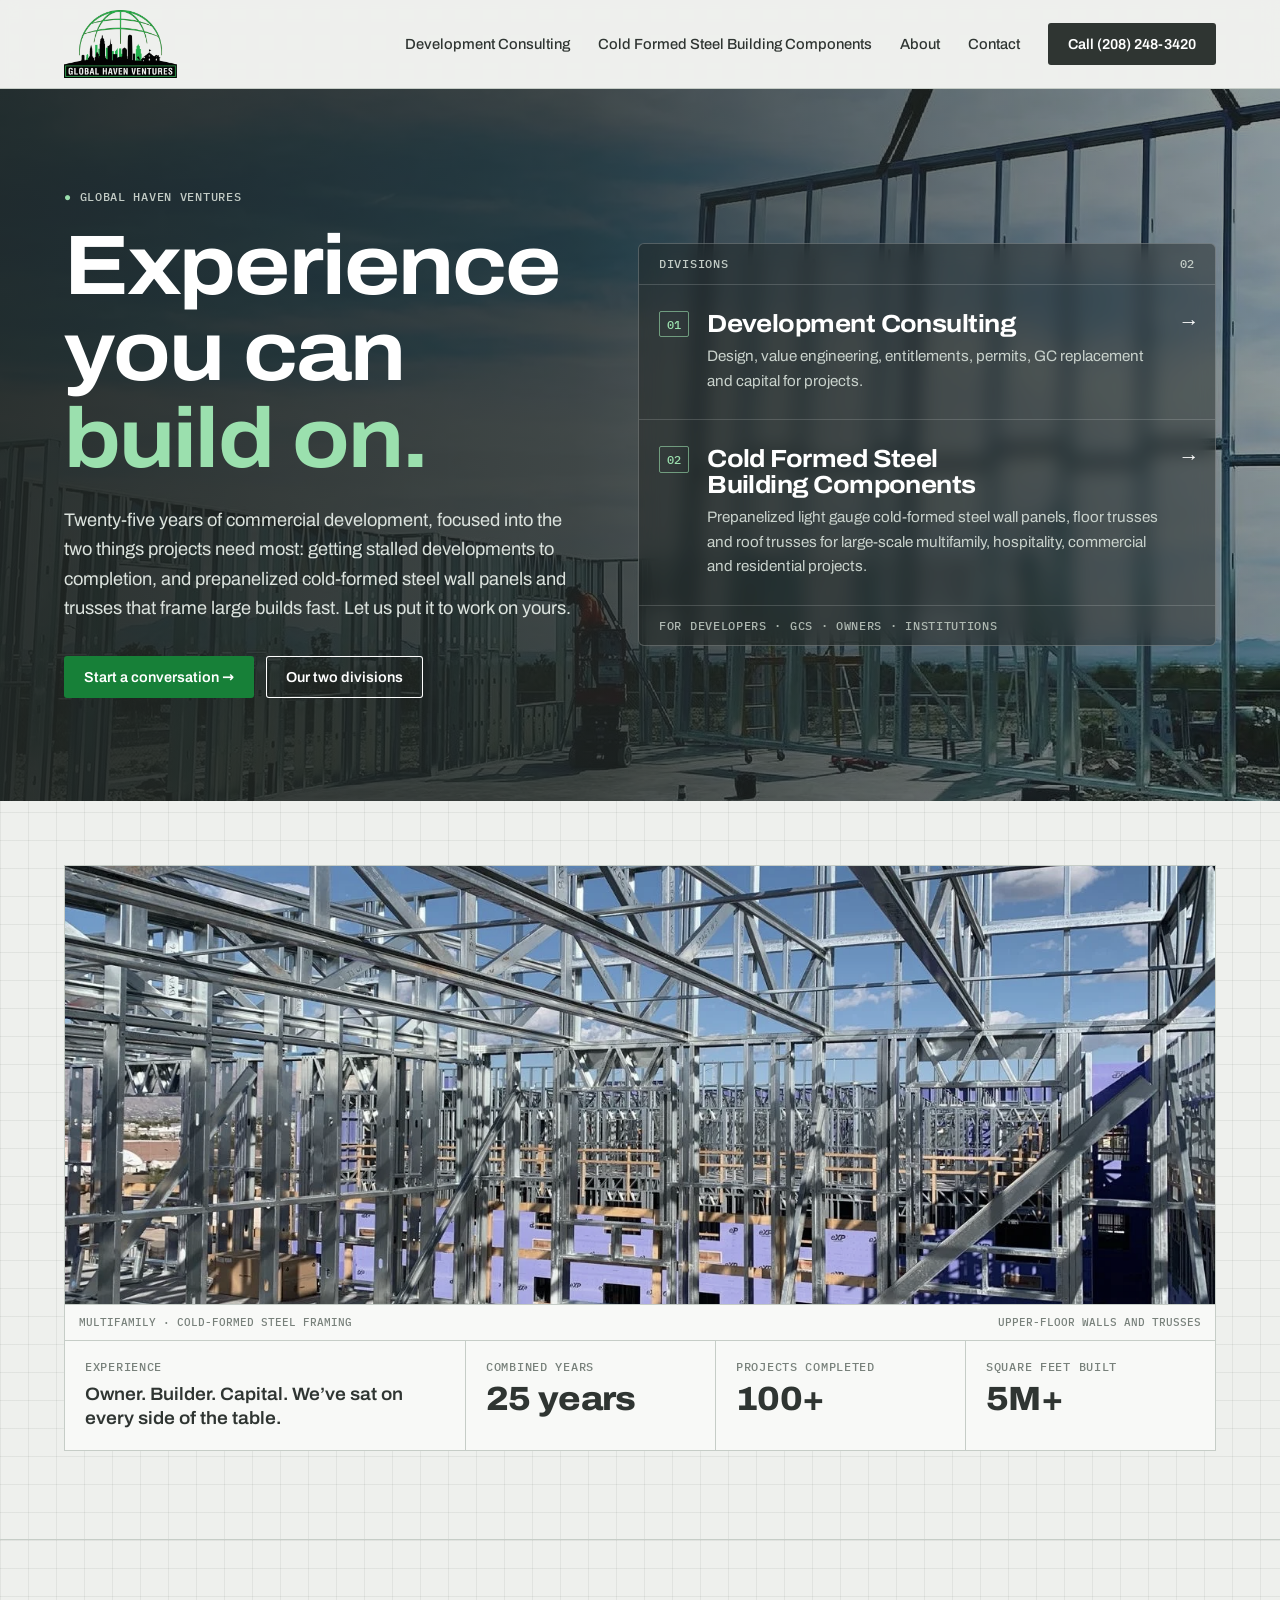
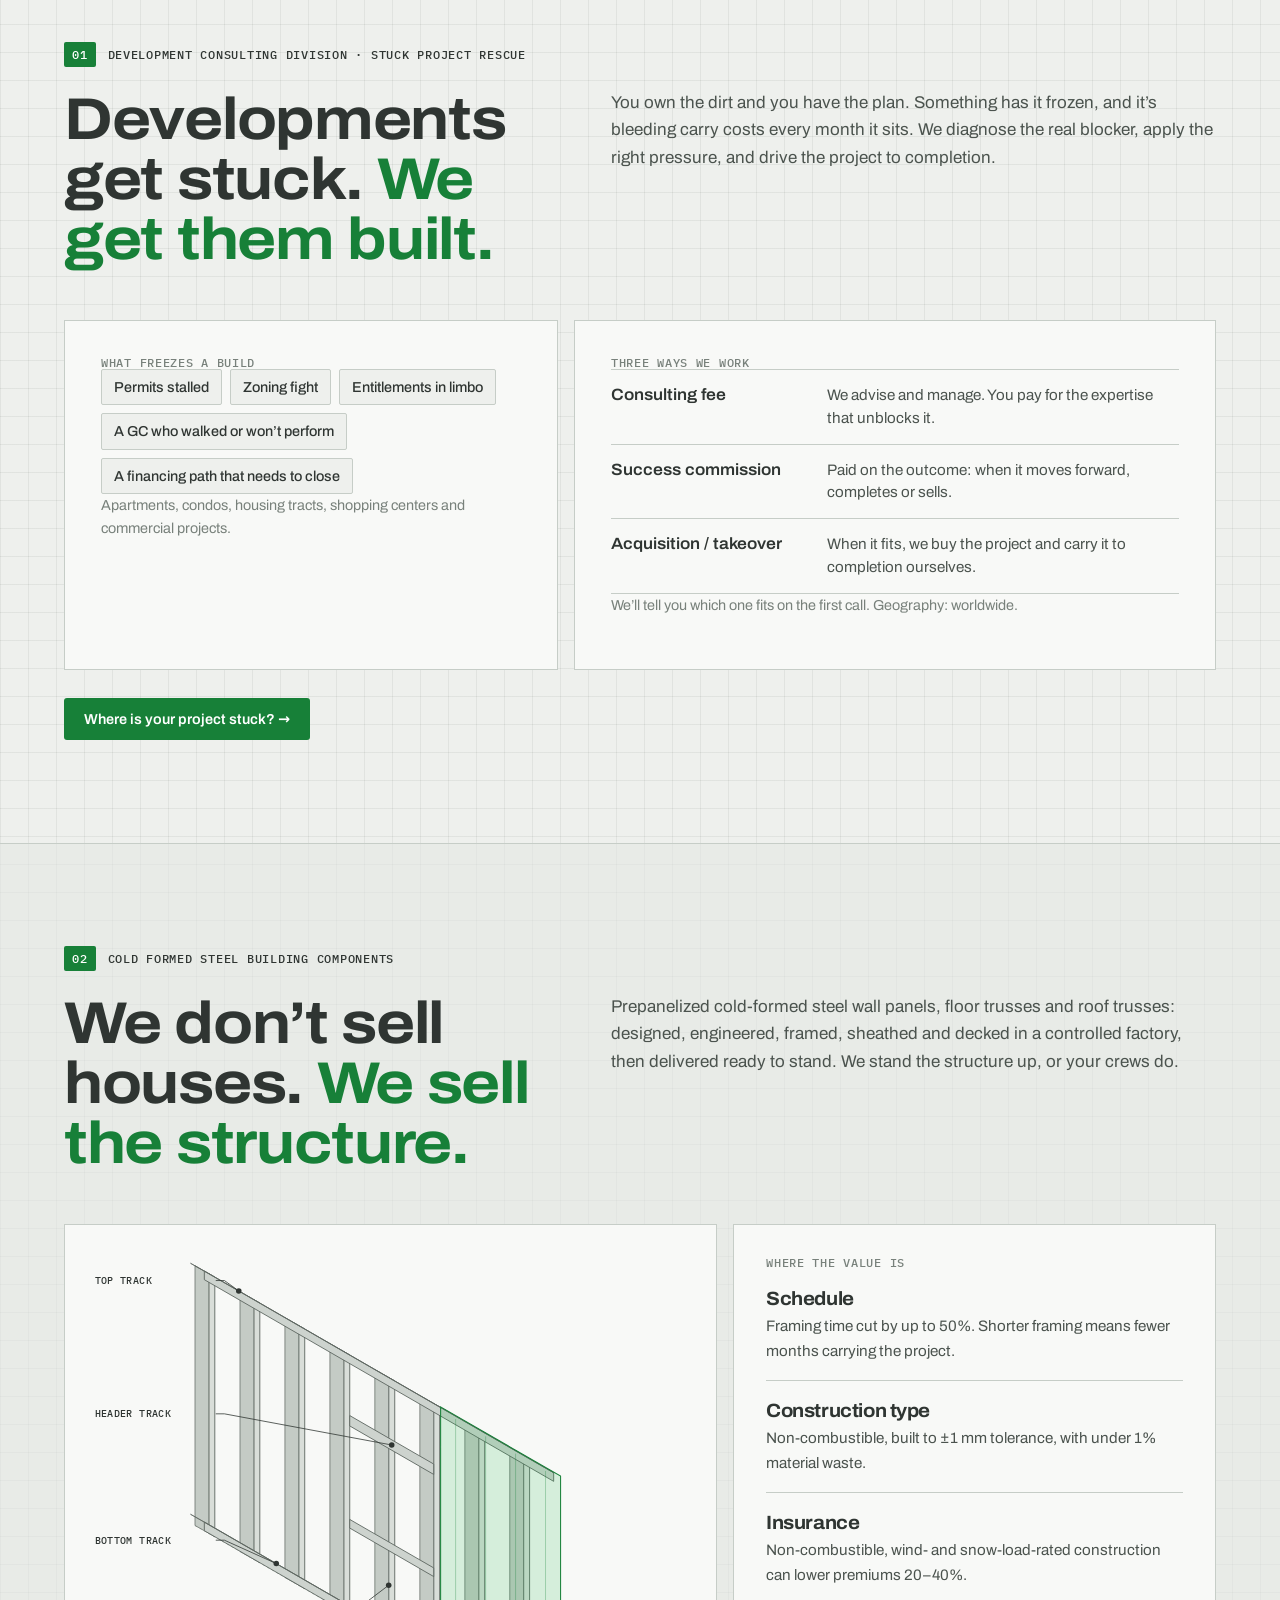
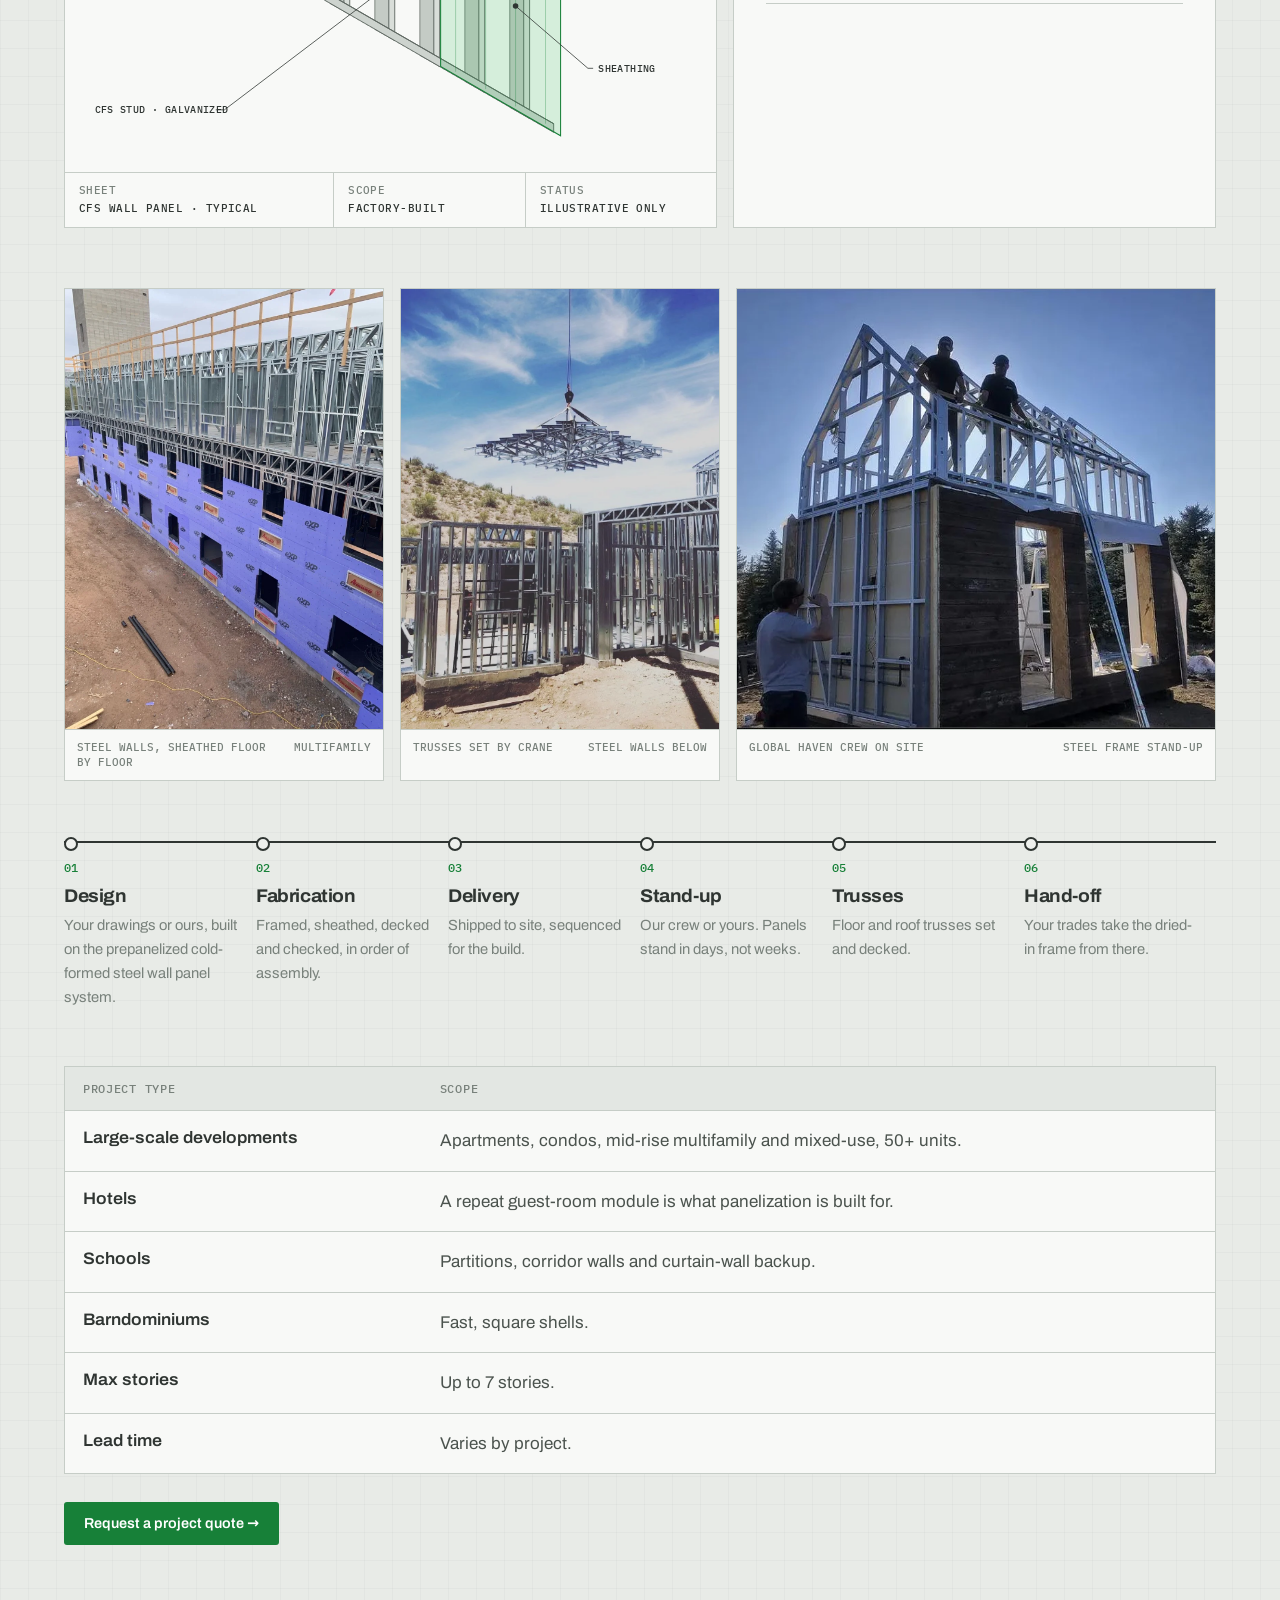
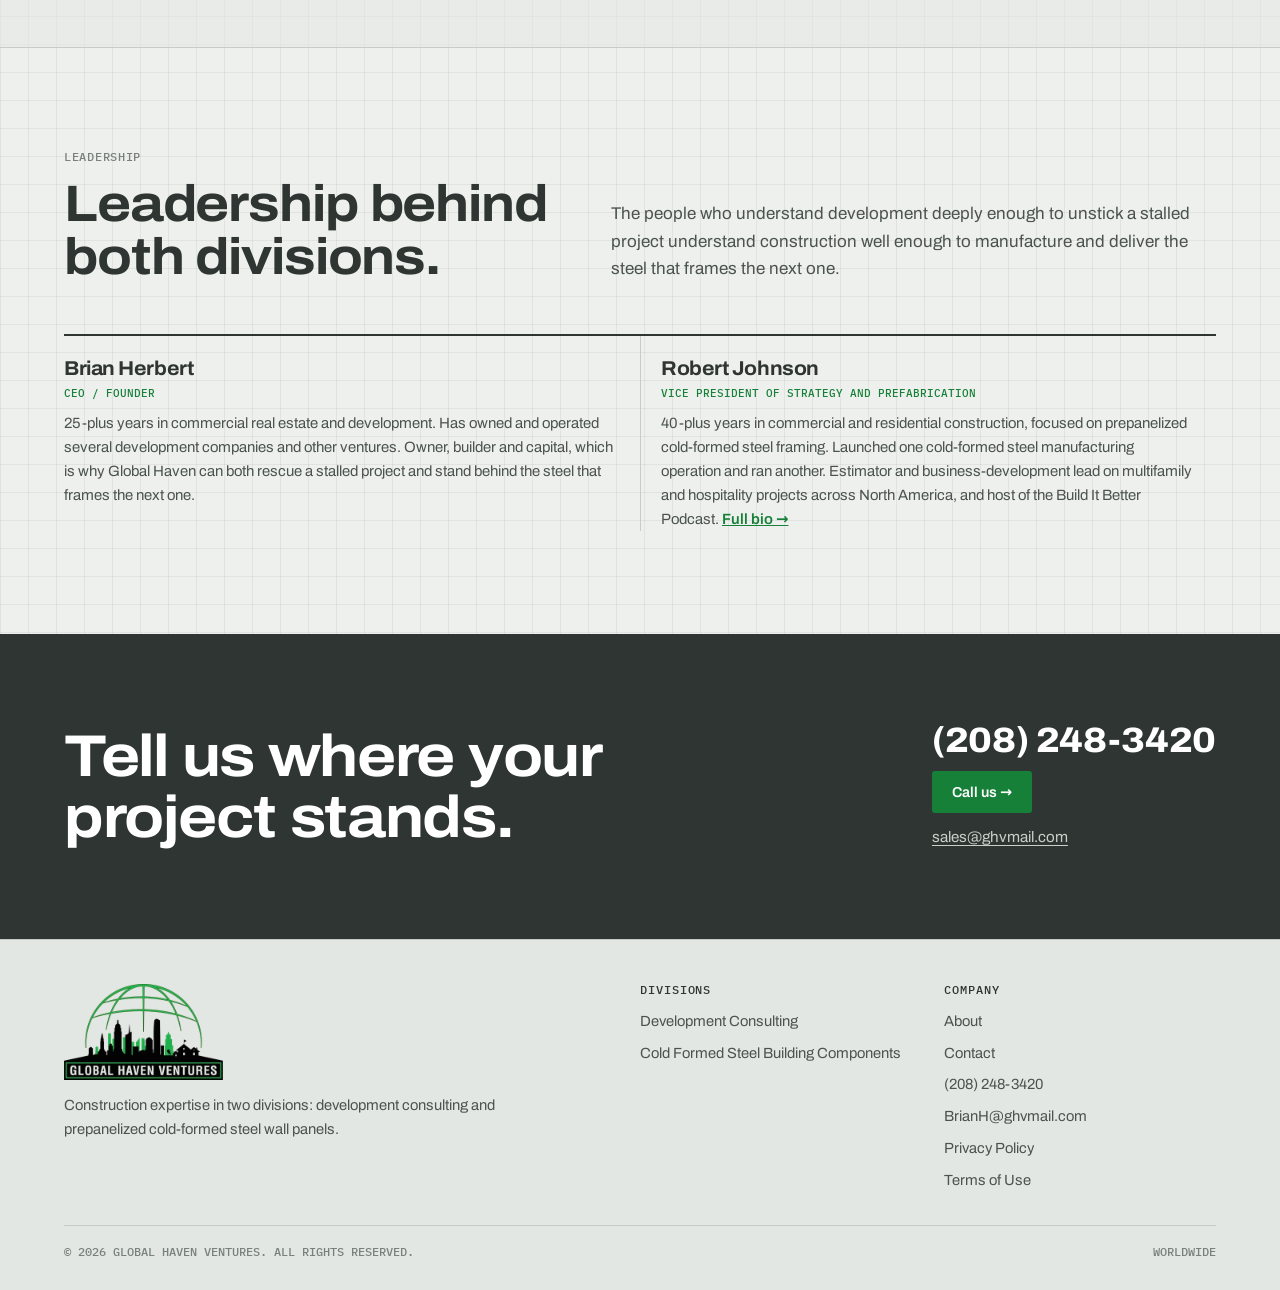
==== commit c19d040b: "Deploy globalhavenventures.com — 2026-10-27T23:43Z" ====
--- a/index.html
+++ b/index.html
@@ -200,7 +200,7 @@
 
 <section class="close" id="call"><div class="wrap">
   <h2>Tell us where your project stands.</h2>
-  <div class="side"><a class="phone" href="tel:+12082483420">(208) 248-3420</a><a class="btn green" href="tel:+12082483420">Call us →</a><a class="close-email" href="mailto:BrianH@ghvmail.com">BrianH@ghvmail.com</a></div>
+  <div class="side"><a class="phone" href="tel:+12082483420">(208) 248-3420</a><a class="btn green" href="tel:+12082483420">Call us →</a><a class="close-email" href="mailto:sales@ghvmail.com">sales@ghvmail.com</a></div>
 </div></section>
 </main>
 <footer><div class="wrap">
